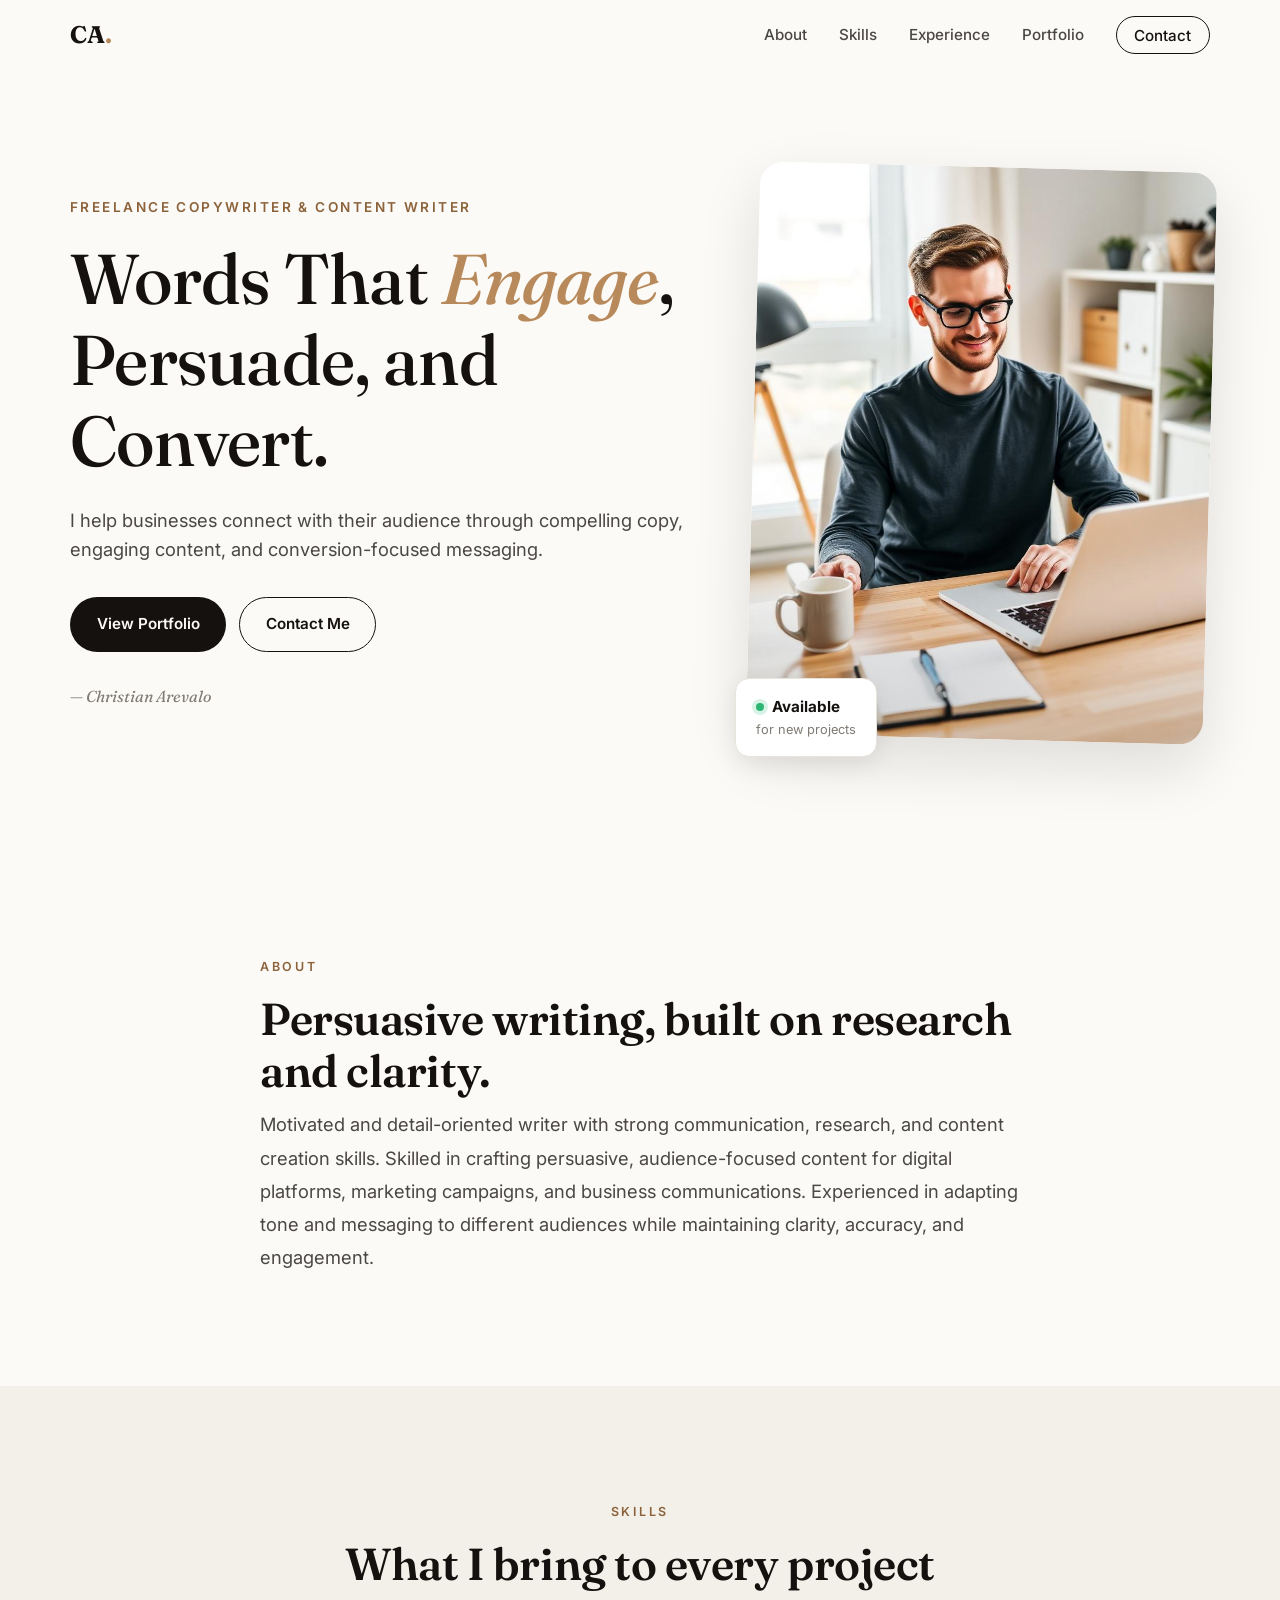
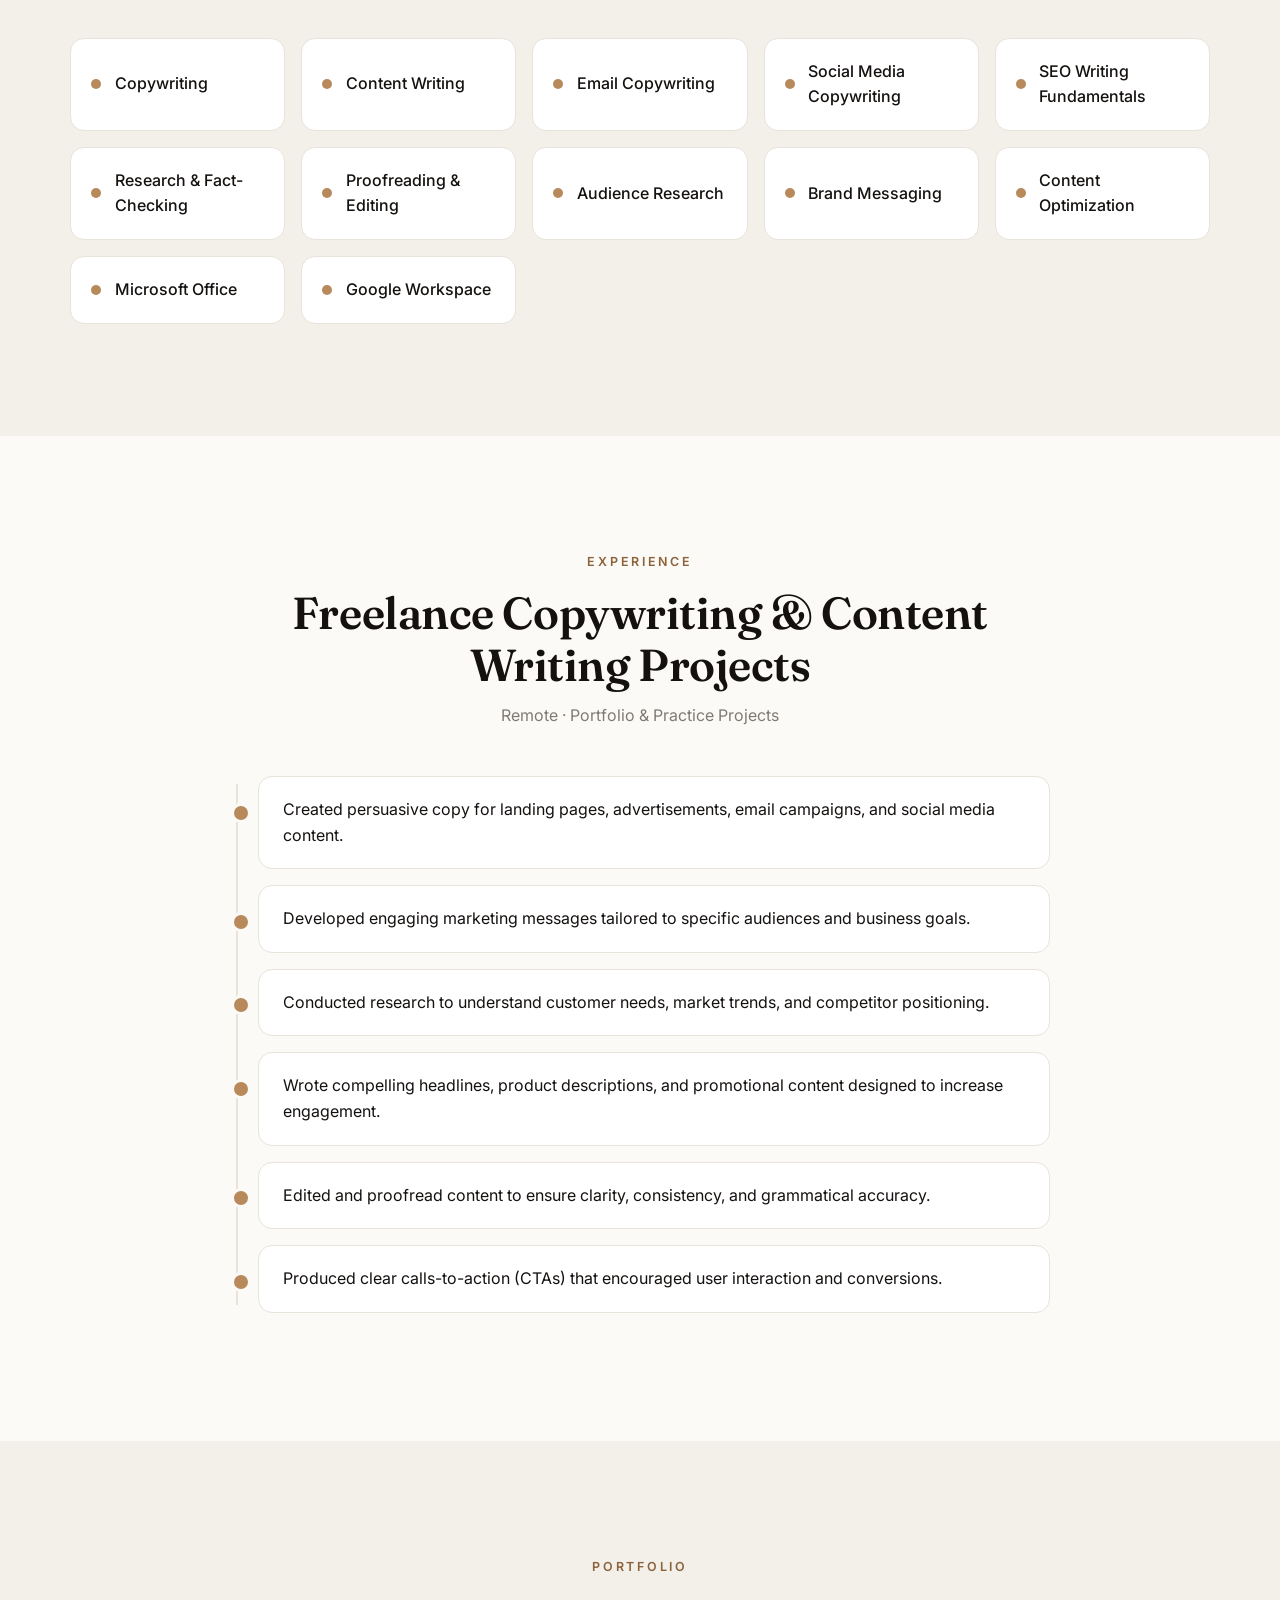
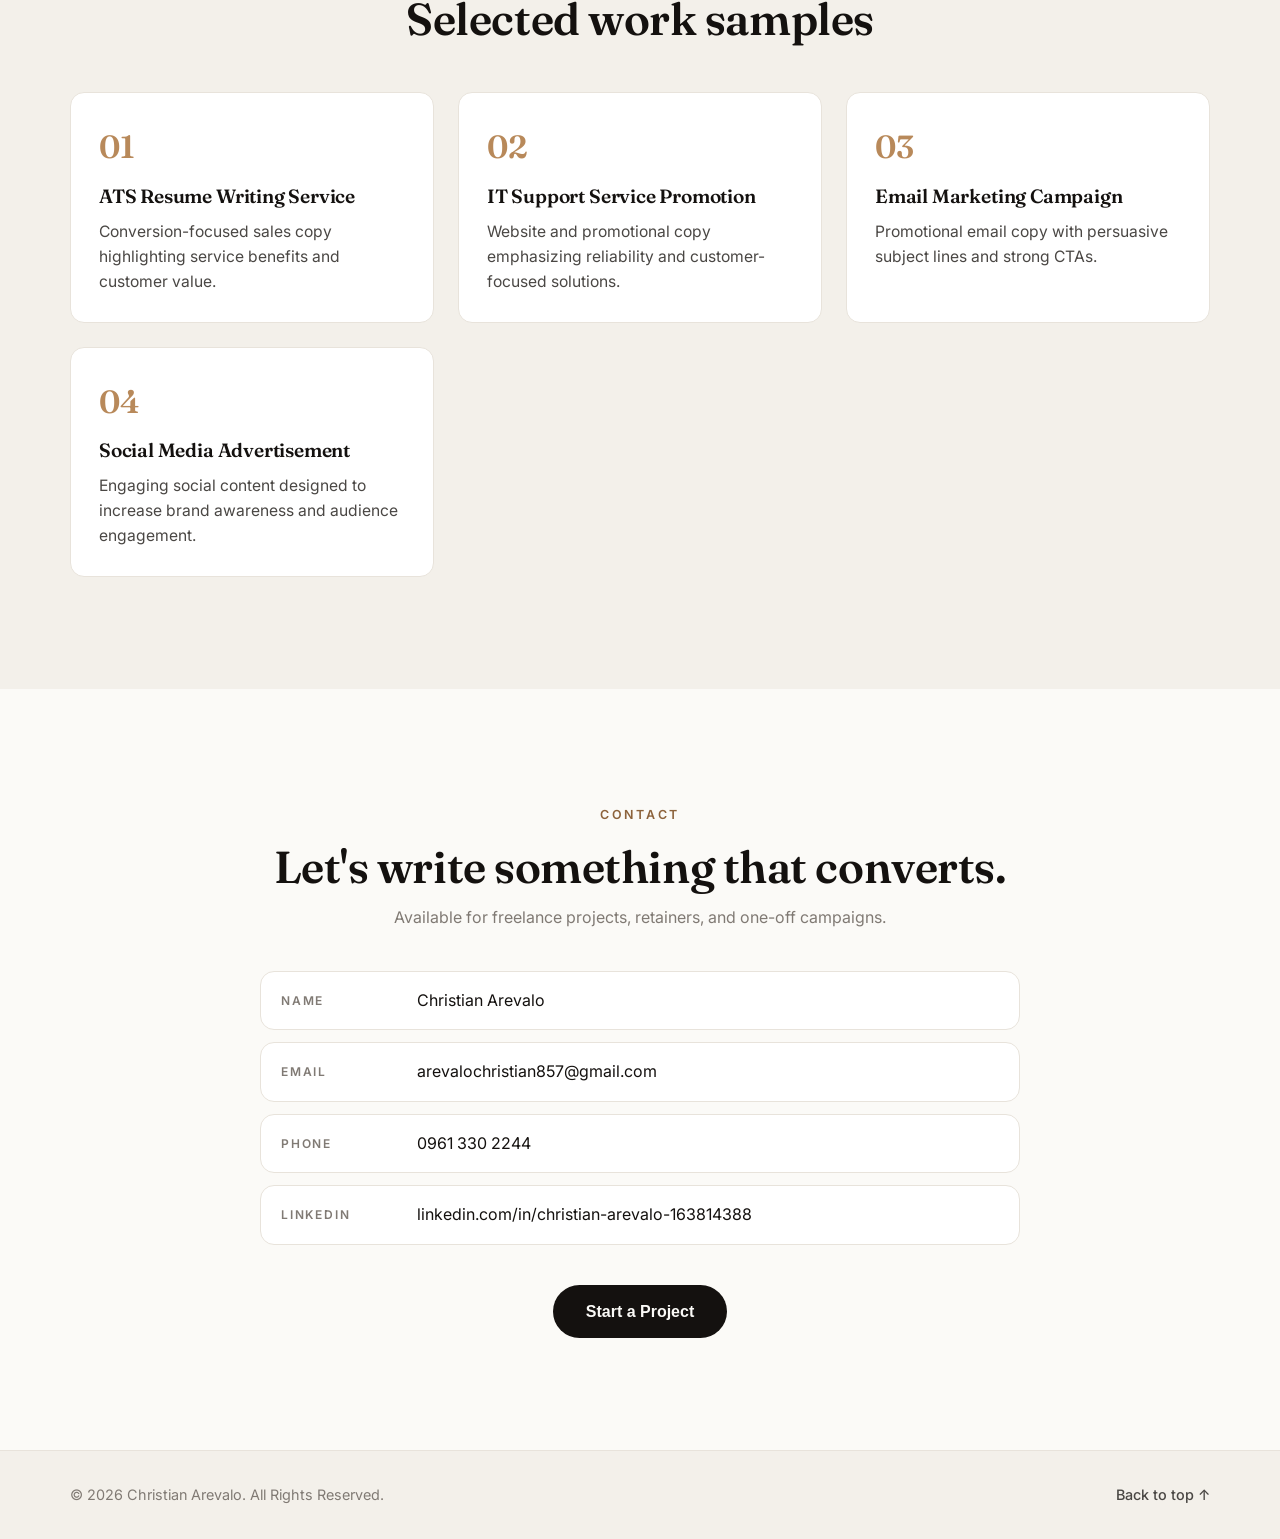
==== index.html @ 86ce2cdb "first commit" ====
<!DOCTYPE html>
<html lang="en">
<head>
<meta charset="UTF-8" />
<meta name="viewport" content="width=device-width, initial-scale=1.0" />
<title>Christian Arevalo — Freelance Copywriter & Content Writer</title>
<meta name="description" content="Christian Arevalo is a freelance copywriter and content writer crafting persuasive, conversion-focused copy for landing pages, emails, ads, and social media." />
<meta name="author" content="Christian Arevalo" />
<meta property="og:title" content="Christian Arevalo — Freelance Copywriter" />
<meta property="og:description" content="Words that engage, persuade, and convert. Freelance copywriting and content writing services." />
<meta property="og:type" content="website" />
<link rel="preconnect" href="https://fonts.googleapis.com">
<link rel="preconnect" href="https://fonts.gstatic.com" crossorigin>
<link href="https://fonts.googleapis.com/css2?family=Fraunces:wght@500;600;700&family=Inter:wght@400;500;600;700&display=swap" rel="stylesheet">
<link rel="stylesheet" href="styles.css" />
<style>
  .modal {
    display: none;
    position: fixed;
    inset: 0;
    z-index: 10000;
    background: rgba(0, 0, 0, 0.75);
    backdrop-filter: blur(4px);
    align-items: center;
    justify-content: center;
    padding: 1.25rem;
  }
  .modal.active { display: flex; }
  .modal-content {
    background: #fff;
    width: 100%;
    max-width: 580px;
    max-height: 90vh;
    overflow-y: auto;
    padding: 2.5rem;
    border-radius: 1.25rem;
    position: relative;
    box-shadow: 0 25px 50px -12px rgba(0, 0, 0, 0.25);
  }
  .modal-close {
    position: absolute;
    top: 1.25rem;
    right: 1.25rem;
    background: none;
    border: none;
    font-size: 1.75rem;
    cursor: pointer;
    color: #999;
    line-height: 1;
  }
  .modal-header h2 { font-family: 'Fraunces', serif; font-size: 1.85rem; margin-bottom: 0.5rem; color: #111; }
  .modal-header p { color: #666; margin-bottom: 2rem; font-size: 0.95rem; line-height: 1.5; }
  .form-group { margin-bottom: 1.25rem; }
  .form-group label { display: block; font-weight: 600; font-size: 0.8rem; margin-bottom: 0.5rem; color: #111; text-transform: uppercase; letter-spacing: 0.05em; }
  .form-input {
    width: 100%;
    padding: 0.85rem 1rem;
    border: 1px solid #e2e8f0;
    border-radius: 0.5rem;
    font-family: 'Inter', sans-serif;
    font-size: 1rem;
    background: #f8fafc;
    transition: all 0.2s ease;
  }
  .form-input:focus { outline: 2px solid #000; border-color: transparent; background: #fff; }
  .form-row { display: grid; grid-template-columns: 1fr 1fr; gap: 1rem; }
  @media (max-width: 500px) { .form-row { grid-template-columns: 1fr; } }
</style>
</head>
<body>
<header class="nav" id="nav">
  <div class="container nav-inner">
    <a href="#home" class="logo">CA<span>.</span></a>
    <nav aria-label="Primary">
      <button class="nav-toggle" id="navToggle" aria-label="Toggle menu" aria-expanded="false">
        <span></span><span></span><span></span>
      </button>
      <ul class="nav-links" id="navLinks">
        <li><a href="#about">About</a></li>
        <li><a href="#skills">Skills</a></li>
        <li><a href="#experience">Experience</a></li>
        <li><a href="#portfolio">Portfolio</a></li>
        <li><a href="#contact" class="nav-cta">Contact</a></li>
      </ul>
    </nav>
  </div>
</header>

<main>
  <!-- HERO -->
  <section class="hero" id="home">
    <div class="container hero-grid">
      <div class="hero-copy reveal">
        <p class="eyebrow">Freelance Copywriter & Content Writer</p>
        <h1>Words That <span class="accent">Engage</span>, Persuade, and Convert.</h1>
        <p class="lead">I help businesses connect with their audience through compelling copy, engaging content, and conversion-focused messaging.</p>
        <div class="cta-row">
          <a href="#portfolio" class="btn btn-primary">View Portfolio</a>
          <a href="#contact" class="btn btn-ghost">Contact Me</a>
        </div>
        <p class="hero-name">— Christian Arevalo</p>
      </div>
      <div class="hero-image reveal">
        <div class="image-frame">
          <img src="assets/profile.jpg" alt="Christian Arevalo, freelance copywriter, working at his home office" width="896" height="1024" />
        </div>
        <div class="floating-badge" aria-hidden="true">
          <strong>Available</strong><span>for new projects</span>
        </div>
      </div>
    </div>
  </section>

  <!-- ABOUT -->
  <section class="section" id="about">
    <div class="container narrow reveal">
      <p class="section-tag">About</p>
      <h2>Persuasive writing, built on research and clarity.</h2>
      <p class="about-text">
        Motivated and detail-oriented writer with strong communication, research, and content creation skills. Skilled in crafting persuasive, audience-focused content for digital platforms, marketing campaigns, and business communications. Experienced in adapting tone and messaging to different audiences while maintaining clarity, accuracy, and engagement.
      </p>
    </div>
  </section>

  <!-- SKILLS -->
  <section class="section section-alt" id="skills">
    <div class="container">
      <div class="section-head reveal">
        <p class="section-tag">Skills</p>
        <h2>What I bring to every project</h2>
      </div>
      <ul class="skills-grid" id="skillsGrid">
        <!-- filled by JS -->
      </ul>
    </div>
  </section>

  <!-- EXPERIENCE -->
  <section class="section" id="experience">
    <div class="container">
      <div class="section-head reveal">
        <p class="section-tag">Experience</p>
        <h2>Freelance Copywriting & Content Writing Projects</h2>
        <p class="muted">Remote · Portfolio & Practice Projects</p>
      </div>
      <ol class="timeline" id="timeline"></ol>
    </div>
  </section>

  <!-- PORTFOLIO -->
  <section class="section section-alt" id="portfolio">
    <div class="container">
      <div class="section-head reveal">
        <p class="section-tag">Portfolio</p>
        <h2>Selected work samples</h2>
      </div>
      <div class="portfolio-grid" id="portfolioGrid"></div>
    </div>
  </section>

  <!-- CONTACT -->
  <section class="section contact" id="contact">
    <div class="container narrow reveal">
      <p class="section-tag">Contact</p>
      <h2>Let's write something that converts.</h2>
      <p class="muted">Available for freelance projects, retainers, and one-off campaigns.</p>
      <ul class="contact-list">
        <li>
          <span class="contact-label">Name</span>
          <span>Christian Arevalo</span>
        </li>
        <li>
          <span class="contact-label">Email</span>
          <a href="mailto:arevalochristian857@gmail.com">arevalochristian857@gmail.com</a>
        </li>
        <li>
          <span class="contact-label">Phone</span>
          <a href="tel:+639613302244">0961 330 2244</a>
        </li>
        <li>
          <span class="contact-label">LinkedIn</span>
          <a href="https://www.linkedin.com/in/christian-arevalo-163814388" target="_blank" rel="noopener">linkedin.com/in/christian-arevalo-163814388</a>
        </li>
      </ul>
      <button id="openModal" class="btn btn-primary btn-lg">Start a Project</button>
    </div>
  </section>
</main>

<footer class="footer">
  <div class="container footer-inner">
    <p>© 2026 Christian Arevalo. All Rights Reserved.</p>
    <a href="#home" class="back-top">Back to top ↑</a>
  </div>
</footer>

<div id="projectModal" class="modal">
  <div class="modal-content">
    <button id="closeModal" class="modal-close" aria-label="Close modal">&times;</button>
    <div class="modal-header">
      <h2>Let's Work Together</h2>
      <p>Tell me about your project and I'll get back to you within 24 hours.</p>
    </div>
    <form id="projectForm">
      <!-- Web3Forms Configuration -->
      <input type="hidden" name="access_key" value="YOUR_ACCESS_KEY_HERE">
      <input type="hidden" name="subject" value="New Project Inquiry from Portfolio">
      <input type="checkbox" name="botcheck" style="display: none;">

      <div class="form-row">
        <div class="form-group">
          <label for="fullName">Full Name</label>
          <input type="text" id="fullName" name="name" class="form-input" required placeholder="John Doe">
        </div>
        <div class="form-group">
          <label for="email">Email Address</label>
          <input type="email" id="email" name="email" class="form-input" required placeholder="john@example.com">
        </div>
      </div>
      <div class="form-row">
        <div class="form-group">
          <label for="company">Company Name (Optional)</label>
          <input type="text" id="company" name="company" class="form-input" placeholder="Your Company">
        </div>
        <div class="form-group">
          <label for="projectType">Project Type</label>
          <select id="projectType" name="project_type" class="form-input" required>
            <option value="" disabled selected>Select an option</option>
            <option value="Copywriting">Copywriting</option>
            <option value="Content Writing">Content Writing</option>
            <option value="Email Copywriting">Email Copywriting</option>
            <option value="Social Media Content">Social Media Content</option>
            <option value="SEO Content">SEO Content</option>
            <option value="Other">Other</option>
          </select>
        </div>
      </div>
      <div id="otherProjectTypeGroup" class="form-group" style="display: none;">
        <label for="otherProjectType">Please Specify Project Type</label>
        <input type="text" id="otherProjectType" name="other_details" class="form-input" placeholder="e.g., Technical Whitepaper, Ghostwriting">
      </div>
      <div class="form-row">
        <div class="form-group">
          <label for="budget">Budget (Optional)</label>
          <input type="text" id="budget" name="budget" class="form-input" placeholder="e.g. $500 - $1,000">
        </div>
        <div class="form-group">
          <label for="deadline">Deadline (Optional)</label>
          <input type="text" id="deadline" name="deadline" class="form-input" placeholder="e.g. 2 weeks">
        </div>
      </div>
      <div class="form-group">
        <label for="details">Project Details</label>
        <textarea id="details" name="message" class="form-input" rows="4" required placeholder="Tell me more about your goals..."></textarea>
      </div>
      <button type="submit" class="btn btn-primary btn-lg" style="width: 100%; border: none;">Send Project Inquiry</button>
    </form>
  </div>
</div>

<script src="script.js"></script>
</body>
</html>
---- styles.css ----
:root {
  --bg: #fbfaf7;
  --bg-alt: #f3f0ea;
  --surface: #ffffff;
  --ink: #14110f;
  --ink-soft: #4a4744;
  --muted: #807a74;
  --line: #e8e3db;
  --accent: #b8895a;
  --accent-deep: #8c623b;
  --radius: 14px;
  --shadow-sm: 0 1px 2px rgba(20,17,15,.04), 0 2px 8px rgba(20,17,15,.04);
  --shadow-md: 0 8px 24px rgba(20,17,15,.08);
  --shadow-lg: 0 24px 60px rgba(20,17,15,.12);
  --font-display: "Fraunces", Georgia, serif;
  --font-body: "Inter", system-ui, -apple-system, Segoe UI, sans-serif;
}

* { box-sizing: border-box; margin: 0; padding: 0; }
html { scroll-behavior: smooth; -webkit-text-size-adjust: 100%; }
body {
  font-family: var(--font-body);
  color: var(--ink);
  background: var(--bg);
  line-height: 1.6;
  -webkit-font-smoothing: antialiased;
}
img { max-width: 100%; display: block; }
a { color: inherit; text-decoration: none; }
ul, ol { list-style: none; }
:focus-visible { outline: 2px solid var(--accent); outline-offset: 3px; border-radius: 4px; }

.container { width: min(1140px, 92%); margin: 0 auto; }
.container.narrow { max-width: 760px; }

/* Typography */
h1, h2, h3 { font-family: var(--font-display); font-weight: 600; line-height: 1.15; color: var(--ink); letter-spacing: -0.01em; }
h1 { font-size: clamp(2.4rem, 5vw + 1rem, 4.4rem); font-weight: 500; }
h2 { font-size: clamp(1.9rem, 2.4vw + 1rem, 2.8rem); margin-bottom: .75rem; }
h3 { font-size: 1.2rem; }
.accent { color: var(--accent); font-style: italic; }
.muted { color: var(--muted); }

.section-tag {
  display: inline-block;
  font-size: .78rem;
  letter-spacing: .22em;
  text-transform: uppercase;
  color: var(--accent-deep);
  font-weight: 600;
  margin-bottom: 1rem;
}

/* Nav */
.nav {
  position: sticky; top: 0; z-index: 50;
  backdrop-filter: saturate(140%) blur(12px);
  background: rgba(251,250,247,.78);
  border-bottom: 1px solid transparent;
  transition: border-color .3s ease, background .3s ease;
}
.nav.scrolled { border-color: var(--line); }
.nav-inner { display: flex; align-items: center; justify-content: space-between; padding: 1rem 0; }
.logo { font-family: var(--font-display); font-size: 1.5rem; font-weight: 700; }
.logo span { color: var(--accent); }
.nav-links { display: flex; gap: 2rem; align-items: center; }
.nav-links a { font-size: .95rem; color: var(--ink-soft); font-weight: 500; transition: color .2s; }
.nav-links a:hover { color: var(--ink); }
.nav-cta {
  padding: .55rem 1.1rem;
  border: 1px solid var(--ink);
  border-radius: 999px;
  color: var(--ink) !important;
}
.nav-cta:hover { background: var(--ink); color: var(--bg) !important; }
.nav-toggle { display: none; background: none; border: 0; cursor: pointer; padding: .5rem; }
.nav-toggle span { display: block; width: 24px; height: 2px; background: var(--ink); margin: 5px 0; transition: .3s; }

/* Buttons */
.btn {
  display: inline-flex; align-items: center; justify-content: center;
  padding: .9rem 1.6rem;
  border-radius: 999px;
  font-weight: 600;
  font-size: .95rem;
  transition: transform .2s ease, box-shadow .2s ease, background .2s ease, color .2s ease;
  border: 1px solid transparent;
  cursor: pointer;
}
.btn-lg { padding: 1.05rem 2rem; font-size: 1rem; }
.btn-primary { background: var(--ink); color: var(--bg); }
.btn-primary:hover { transform: translateY(-2px); box-shadow: var(--shadow-md); background: var(--accent-deep); }
.btn-ghost { background: transparent; color: var(--ink); border-color: var(--ink); }
.btn-ghost:hover { background: var(--ink); color: var(--bg); }

/* Hero */
.hero { padding: clamp(3rem, 8vw, 6rem) 0 clamp(4rem, 8vw, 7rem); }
.hero-grid {
  display: grid;
  grid-template-columns: 1.15fr .85fr;
  gap: clamp(2rem, 5vw, 5rem);
  align-items: center;
}
.eyebrow {
  font-size: .85rem; letter-spacing: .18em; text-transform: uppercase;
  color: var(--accent-deep); font-weight: 600; margin-bottom: 1.25rem;
}
.hero-copy h1 { margin-bottom: 1.5rem; }
.lead { font-size: 1.15rem; color: var(--ink-soft); max-width: 56ch; margin-bottom: 2rem; }
.cta-row { display: flex; flex-wrap: wrap; gap: .8rem; margin-bottom: 2rem; }
.hero-name { font-family: var(--font-display); font-style: italic; color: var(--muted); }

.hero-image { position: relative; }
.image-frame {
  position: relative;
  border-radius: 24px;
  overflow: hidden;
  box-shadow: var(--shadow-lg);
  transform: rotate(1.5deg);
  transition: transform .6s ease;
}
.image-frame::after {
  content: ""; position: absolute; inset: 0;
  background: linear-gradient(180deg, transparent 60%, rgba(20,17,15,.15));
}
.image-frame:hover { transform: rotate(0deg) scale(1.02); }
.image-frame img { width: 100%; height: auto; aspect-ratio: 4/5; object-fit: cover; }

.floating-badge {
  position: absolute;
  bottom: -18px; left: -18px;
  background: var(--surface);
  padding: 1rem 1.25rem;
  border-radius: var(--radius);
  box-shadow: var(--shadow-md);
  display: flex; flex-direction: column;
  border: 1px solid var(--line);
}
.floating-badge strong {
  font-size: .95rem;
  display: flex; align-items: center; gap: .5rem;
}
.floating-badge strong::before {
  content: ""; width: 8px; height: 8px; border-radius: 50%;
  background: #2bb673; box-shadow: 0 0 0 4px rgba(43,182,115,.18);
  animation: pulse 2s ease-in-out infinite;
}
.floating-badge span { font-size: .8rem; color: var(--muted); }
@keyframes pulse { 50% { box-shadow: 0 0 0 8px rgba(43,182,115,0); } }

/* Sections */
.section { padding: clamp(4rem, 9vw, 7rem) 0; }
.section-alt { background: var(--bg-alt); }
.section-head { text-align: center; max-width: 720px; margin: 0 auto 3rem; }
.about-text { font-size: 1.15rem; color: var(--ink-soft); line-height: 1.8; }

/* Skills */
.skills-grid {
  display: grid;
  grid-template-columns: repeat(auto-fill, minmax(190px, 1fr));
  gap: 1rem;
}
.skill-card {
  background: var(--surface);
  padding: 1.25rem 1.25rem;
  border-radius: var(--radius);
  border: 1px solid var(--line);
  display: flex; align-items: center; gap: .85rem;
  font-weight: 500;
  transition: transform .25s ease, box-shadow .25s ease, border-color .25s ease;
}
.skill-card:hover { transform: translateY(-3px); box-shadow: var(--shadow-md); border-color: var(--accent); }
.skill-dot {
  width: 10px; height: 10px; border-radius: 50%;
  background: var(--accent); flex-shrink: 0;
}

/* Timeline */
.timeline { position: relative; max-width: 820px; margin: 0 auto; padding-left: 1.75rem; }
.timeline::before {
  content: ""; position: absolute; left: 6px; top: 8px; bottom: 8px;
  width: 2px; background: var(--line);
}
.timeline li {
  position: relative;
  padding: 1.25rem 1.5rem;
  background: var(--surface);
  border: 1px solid var(--line);
  border-radius: var(--radius);
  margin-bottom: 1rem;
  transition: transform .25s ease, box-shadow .25s ease;
}
.timeline li:hover { transform: translateX(4px); box-shadow: var(--shadow-md); }
.timeline li::before {
  content: ""; position: absolute;
  left: -1.75rem; top: 1.6rem;
  width: 14px; height: 14px; border-radius: 50%;
  background: var(--accent); border: 3px solid var(--bg);
}

/* Portfolio */
.portfolio-grid {
  display: grid;
  grid-template-columns: repeat(auto-fit, minmax(280px, 1fr));
  gap: 1.5rem;
}
.portfolio-card {
  background: var(--surface);
  border: 1px solid var(--line);
  border-radius: var(--radius);
  padding: 1.75rem;
  transition: transform .3s ease, box-shadow .3s ease, border-color .3s ease;
  position: relative;
  overflow: hidden;
}
.portfolio-card::before {
  content: ""; position: absolute; top: 0; left: 0;
  width: 100%; height: 4px;
  background: linear-gradient(90deg, var(--accent), var(--accent-deep));
  transform: scaleX(0); transform-origin: left;
  transition: transform .4s ease;
}
.portfolio-card:hover { transform: translateY(-6px); box-shadow: var(--shadow-lg); border-color: transparent; }
.portfolio-card:hover::before { transform: scaleX(1); }
.portfolio-num {
  font-family: var(--font-display);
  font-size: 2rem;
  color: var(--accent);
  font-weight: 600;
  margin-bottom: .75rem;
  display: block;
}
.portfolio-card h3 { margin-bottom: .75rem; }
.portfolio-card p { color: var(--ink-soft); font-size: .98rem; }

/* Contact */
.contact { text-align: center; }
.contact-list {
  margin: 2.5rem 0;
  display: grid;
  gap: .75rem;
  text-align: left;
}
.contact-list li {
  display: grid;
  grid-template-columns: 120px 1fr;
  gap: 1rem;
  padding: 1rem 1.25rem;
  background: var(--surface);
  border: 1px solid var(--line);
  border-radius: var(--radius);
  align-items: center;
  transition: border-color .2s, transform .2s;
}
.contact-list li:hover { border-color: var(--accent); transform: translateX(4px); }
.contact-list a:hover { color: var(--accent-deep); }
.contact-label {
  font-size: .75rem;
  letter-spacing: .15em;
  text-transform: uppercase;
  color: var(--muted);
  font-weight: 600;
}

/* Footer */
.footer { padding: 2rem 0; border-top: 1px solid var(--line); background: var(--bg-alt); }
.footer-inner { display: flex; justify-content: space-between; align-items: center; flex-wrap: wrap; gap: 1rem; }
.footer p { color: var(--muted); font-size: .9rem; }
.back-top { font-size: .9rem; color: var(--ink-soft); font-weight: 500; }
.back-top:hover { color: var(--accent-deep); }

/* Reveal animation */
.reveal { opacity: 0; transform: translateY(24px); transition: opacity .8s ease, transform .8s ease; }
.reveal.visible { opacity: 1; transform: none; }

/* Mobile */
@media (max-width: 860px) {
  .hero-grid { grid-template-columns: 1fr; }
  .hero-image { order: -1; max-width: 380px; margin: 0 auto; }
  .nav-toggle { display: block; }
  .nav-links {
    position: absolute; top: 100%; right: 4%; left: 4%;
    background: var(--surface); border: 1px solid var(--line); border-radius: var(--radius);
    flex-direction: column; align-items: stretch; padding: 1rem;
    box-shadow: var(--shadow-md);
    transform: translateY(-10px); opacity: 0; pointer-events: none;
    transition: .25s ease;
  }
  .nav-links.open { transform: none; opacity: 1; pointer-events: auto; }
  .nav-links li a { display: block; padding: .65rem 0; }
  .contact-list li { grid-template-columns: 1fr; gap: .25rem; }
}

@media (prefers-reduced-motion: reduce) {
  *, *::before, *::after { animation: none !important; transition: none !important; }
  html { scroll-behavior: auto; }
}
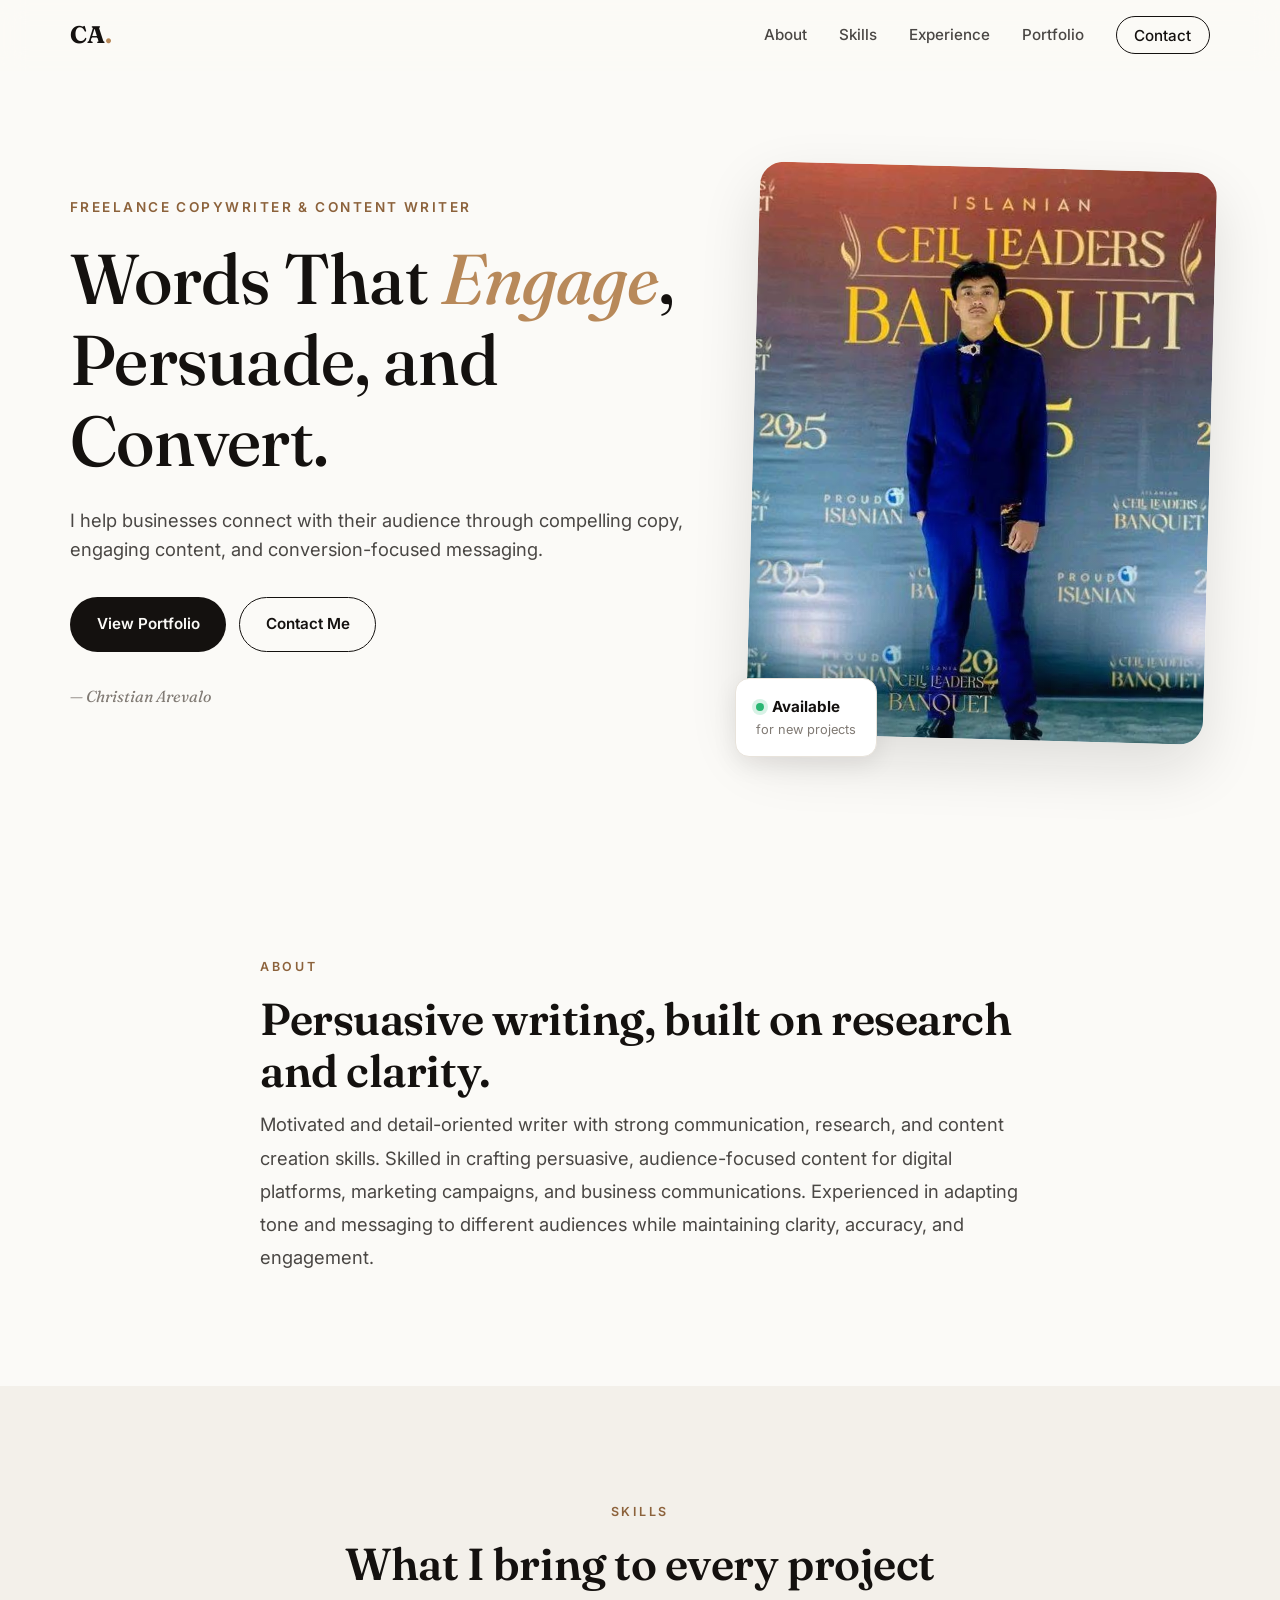
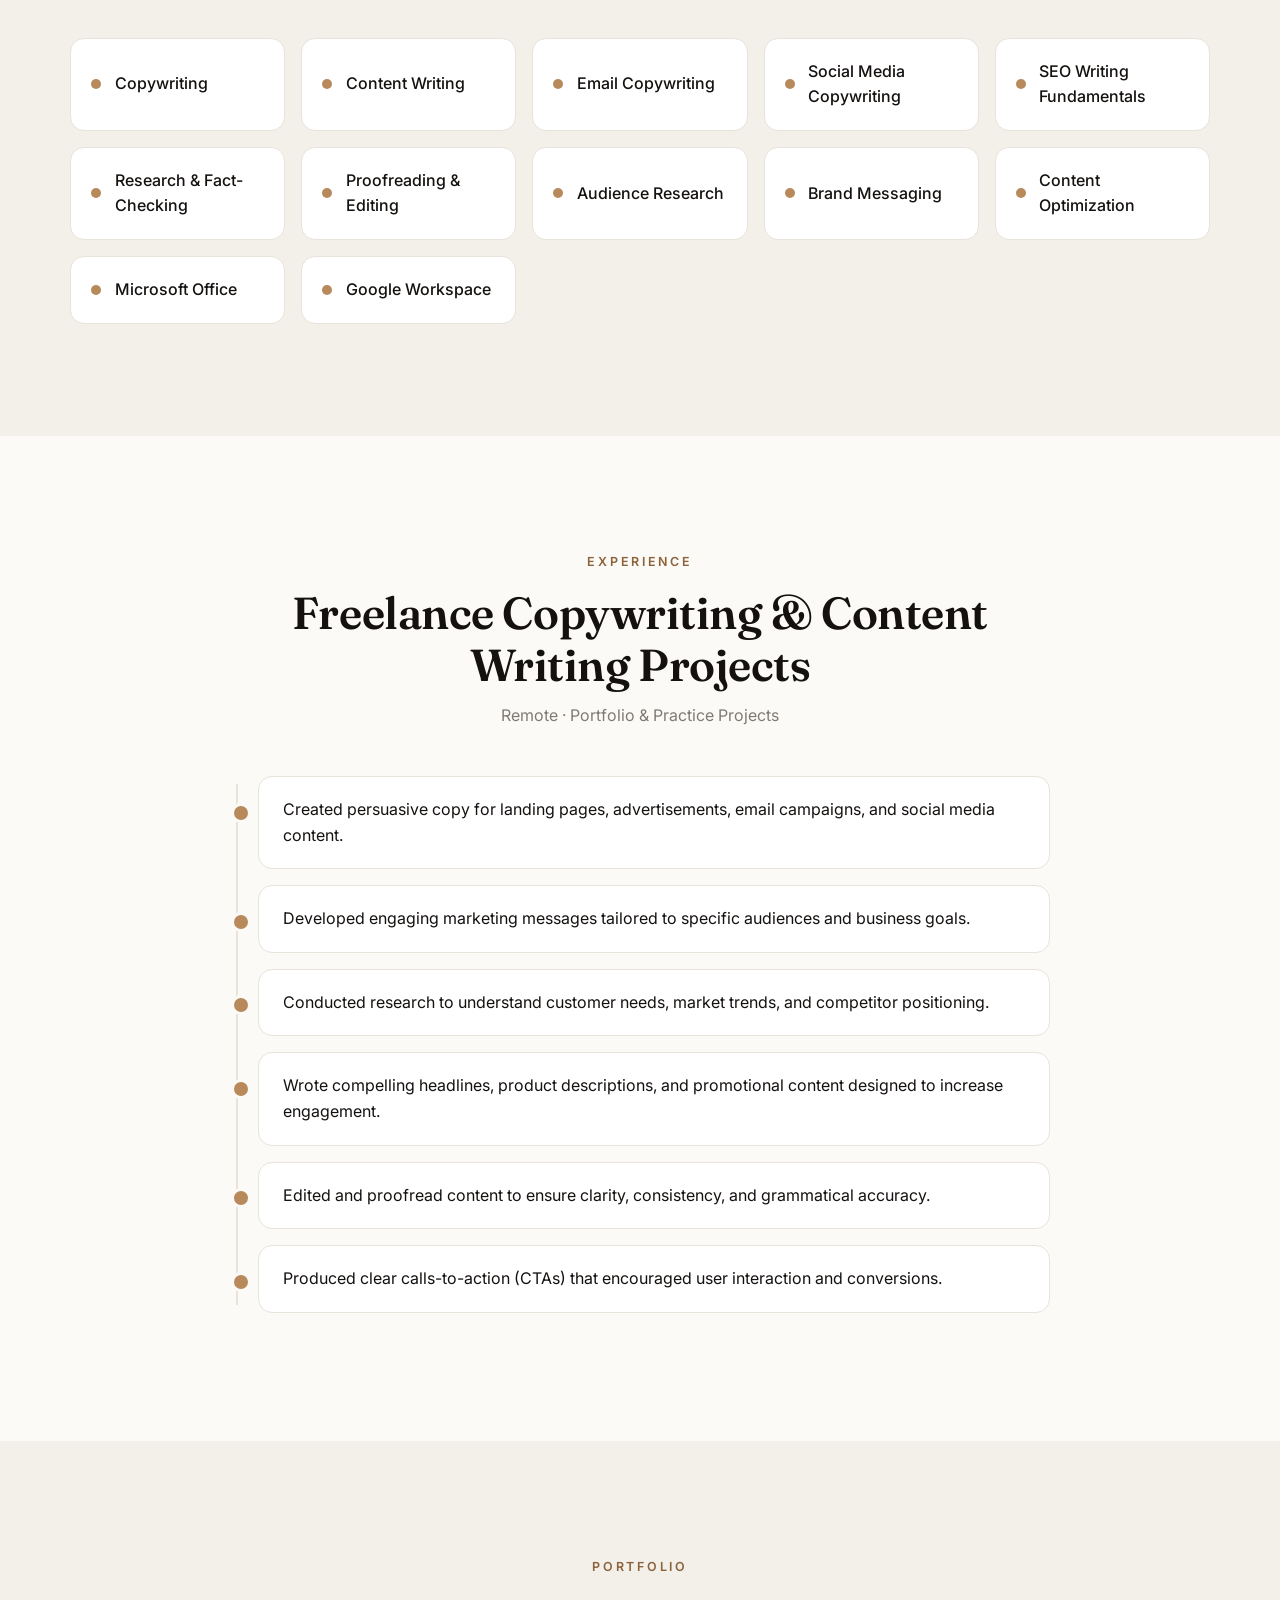
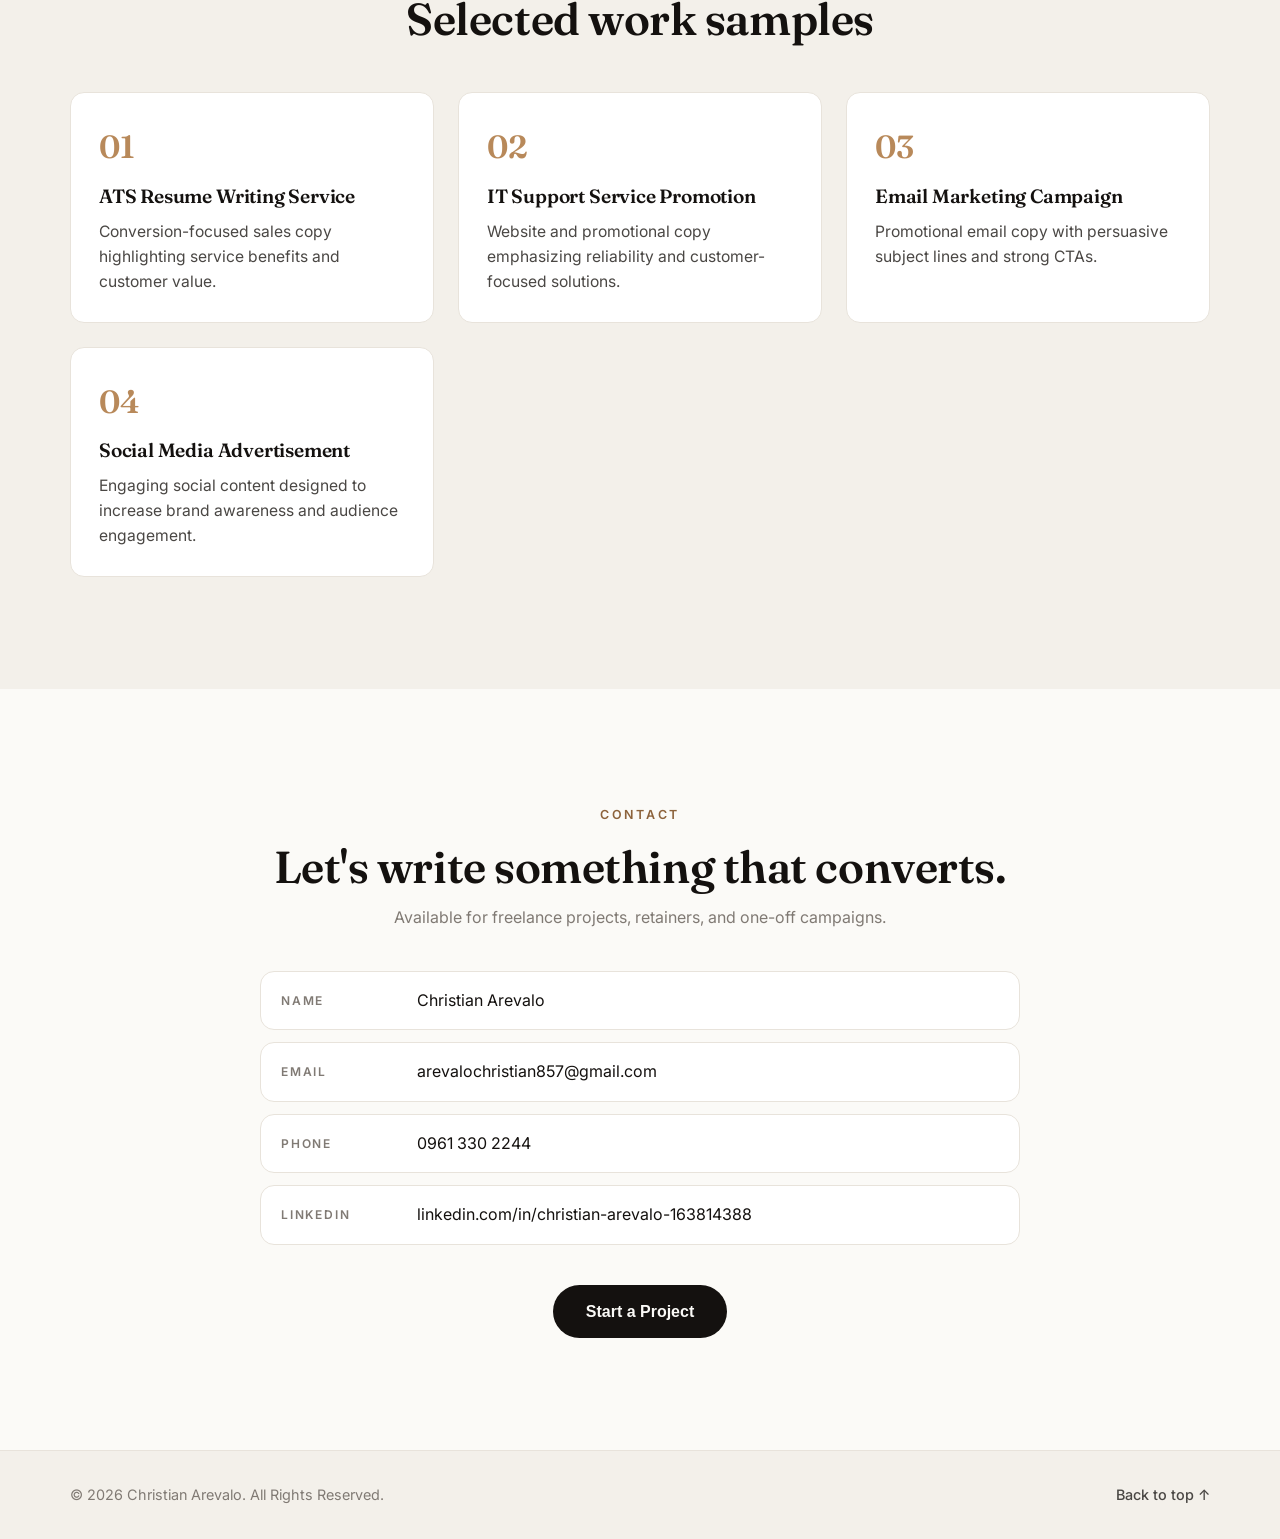
==== commit d1d93b09: "Add new image asset: picute.jpg" ====
--- a/index.html
+++ b/index.html
@@ -4,6 +4,8 @@
 <meta charset="UTF-8" />
 <meta name="viewport" content="width=device-width, initial-scale=1.0" />
 <title>Christian Arevalo — Freelance Copywriter & Content Writer</title>
+<link rel="icon" type="image/x-icon" href="assets/favicon.ico" />
+<meta name="theme-color" content="#fbfaf7" />
 <meta name="description" content="Christian Arevalo is a freelance copywriter and content writer crafting persuasive, conversion-focused copy for landing pages, emails, ads, and social media." />
 <meta name="author" content="Christian Arevalo" />
 <meta property="og:title" content="Christian Arevalo — Freelance Copywriter" />
@@ -32,7 +34,7 @@
     max-width: 580px;
     max-height: 90vh;
     overflow-y: auto;
-    padding: 2.5rem;
+    padding: clamp(1.5rem, 5vw, 2.5rem);
     border-radius: 1.25rem;
     position: relative;
     box-shadow: 0 25px 50px -12px rgba(0, 0, 0, 0.25);
@@ -48,7 +50,7 @@
     color: #999;
     line-height: 1;
   }
-  .modal-header h2 { font-family: 'Fraunces', serif; font-size: 1.85rem; margin-bottom: 0.5rem; color: #111; }
+  .modal-header h2 { font-family: 'Fraunces', serif; font-size: clamp(1.5rem, 4vw, 1.85rem); margin-bottom: 0.5rem; color: #111; }
   .modal-header p { color: #666; margin-bottom: 2rem; font-size: 0.95rem; line-height: 1.5; }
   .form-group { margin-bottom: 1.25rem; }
   .form-group label { display: block; font-weight: 600; font-size: 0.8rem; margin-bottom: 0.5rem; color: #111; text-transform: uppercase; letter-spacing: 0.05em; }
@@ -102,7 +104,7 @@
       </div>
       <div class="hero-image reveal">
         <div class="image-frame">
-          <img src="assets/profile.jpg" alt="Christian Arevalo, freelance copywriter, working at his home office" width="896" height="1024" />
+          <img src="assets/picture.jpg" alt="Christian Arevalo, freelance copywriter, working at his home office" width="896" height="1024" />
         </div>
         <div class="floating-badge" aria-hidden="true">
           <strong>Available</strong><span>for new projects</span>
@@ -203,7 +205,7 @@
     </div>
     <form id="projectForm">
       <!-- Web3Forms Configuration -->
-      <input type="hidden" name="access_key" value="YOUR_ACCESS_KEY_HERE">
+      <input type="hidden" name="access_key" value="8bdeb3c2-cfbd-4b25-9c25-206845fc67f3">
       <input type="hidden" name="subject" value="New Project Inquiry from Portfolio">
       <input type="checkbox" name="botcheck" style="display: none;">
 
--- a/styles.css
+++ b/styles.css
@@ -17,7 +17,11 @@
 }
 
 * { box-sizing: border-box; margin: 0; padding: 0; }
-html { scroll-behavior: smooth; -webkit-text-size-adjust: 100%; }
+html { 
+  scroll-behavior: smooth; 
+  -webkit-text-size-adjust: 100%; 
+  scroll-padding-top: 80px; 
+}
 body {
   font-family: var(--font-body);
   color: var(--ink);
@@ -82,6 +86,7 @@
   padding: .9rem 1.6rem;
   border-radius: 999px;
   font-weight: 600;
+  min-height: 48px;
   font-size: .95rem;
   transition: transform .2s ease, box-shadow .2s ease, background .2s ease, color .2s ease;
   border: 1px solid transparent;
@@ -285,10 +290,13 @@
     box-shadow: var(--shadow-md);
     transform: translateY(-10px); opacity: 0; pointer-events: none;
     transition: .25s ease;
+    max-height: 80vh;
+    overflow-y: auto;
   }
   .nav-links.open { transform: none; opacity: 1; pointer-events: auto; }
   .nav-links li a { display: block; padding: .65rem 0; }
   .contact-list li { grid-template-columns: 1fr; gap: .25rem; }
+  .hero { padding-top: 2rem; }
 }
 
 @media (prefers-reduced-motion: reduce) {
